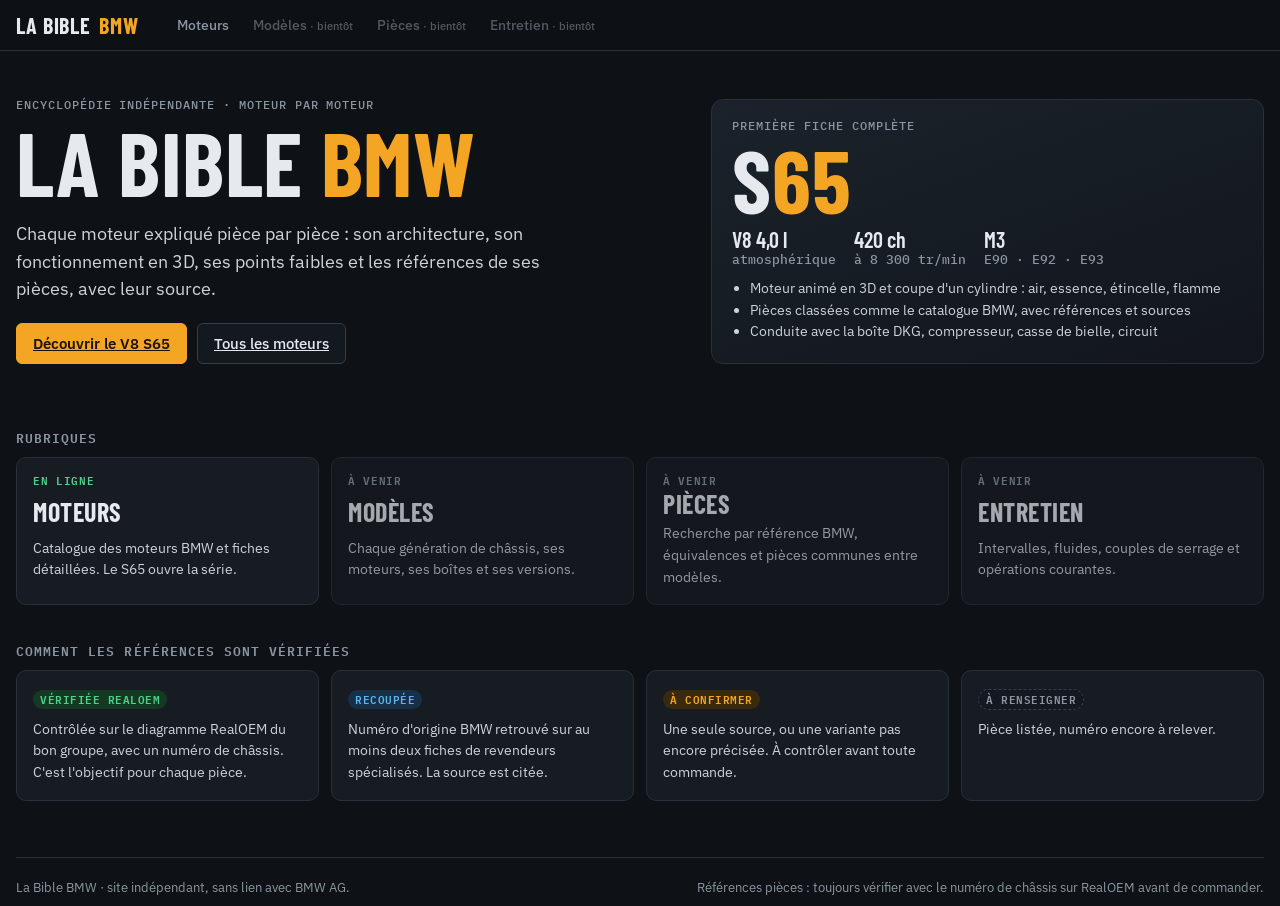
==== bible-bmw/index.html @ 89614bae "Restructure into La Bible BMW static site Split the S65 simulator into a multi-page site: home page," ====
<!doctype html>
<html lang="fr">
<head>
<meta charset="utf-8">
<meta name="viewport" content="width=device-width, initial-scale=1, viewport-fit=cover">
<title>La Bible BMW</title>
<meta name="description" content="Moteurs, fonctionnement, pièces et références : l'encyclopédie des BMW, moteur par moteur.">
<link rel="preconnect" href="https://fonts.googleapis.com">
<link rel="preconnect" href="https://fonts.gstatic.com" crossorigin>
<link rel="stylesheet" href="https://fonts.googleapis.com/css2?family=Barlow+Condensed:wght@500;600;700&family=IBM+Plex+Mono:wght@400;500&family=IBM+Plex+Sans:wght@400;500;600&display=swap">
<link rel="stylesheet" href="assets/site.css">
<style>
.hero{display:grid;grid-template-columns:minmax(0,1.2fr) minmax(0,1fr);gap:32px;align-items:center;padding-block:48px 28px}
.hero h1{font:700 clamp(46px,7vw,92px)/.9 var(--f-display);text-transform:uppercase;letter-spacing:.005em;margin:10px 0 18px;text-wrap:balance}
.hero h1 b{color:var(--amber)}
.hero p{font-size:18px;line-height:1.55;color:#cdd3da;max-width:52ch;margin:0 0 20px}
.hero-cta{display:flex;flex-wrap:wrap;gap:10px}
.btn.lg{font-size:15px;padding:12px 16px}
.hero-card{display:grid;gap:10px;text-decoration:none;color:inherit;background:linear-gradient(160deg,#1b222b,#12161c);border:1px solid var(--line);border-radius:12px;padding:20px;transition:border-color .2s}
.hero-card:hover{border-color:var(--amber)}
.hero-card .code{font:700 88px/.85 var(--f-display);letter-spacing:.01em}
.hero-card .code span{color:var(--amber)}
.hero-card .meta{display:flex;flex-wrap:wrap;gap:6px 18px;font:500 13px var(--f-mono);color:var(--muted)}
.hero-card .meta b{display:block;font:600 22px/1.1 var(--f-display);color:var(--fg)}
.hero-card ul{margin:0;padding-left:18px;color:#cdd3da;font-size:14px}
.rubriques{display:grid;grid-template-columns:repeat(auto-fit,minmax(230px,1fr));gap:12px;margin-top:8px}
.rub{display:grid;gap:6px;text-decoration:none;color:inherit}
.rub h2{margin:0;font:700 26px/1 var(--f-display);text-transform:uppercase;letter-spacing:.02em}
.rub p{margin:0;font-size:14px;color:#cdd3da}
.rub .state{font:600 11px/1 var(--f-mono);letter-spacing:.06em;text-transform:uppercase}
a.rub:hover{border-color:var(--amber)}
.rub.soon{opacity:.7}
.sec-title{font:600 13px/1 var(--f-mono);letter-spacing:.08em;text-transform:uppercase;color:var(--muted);margin:40px 0 12px}
.method{display:grid;grid-template-columns:repeat(auto-fit,minmax(220px,1fr));gap:12px}
.method .card p{font-size:14px;color:#cdd3da;margin:8px 0 0}
@media (max-width: 860px){ .hero{grid-template-columns:minmax(0,1fr);padding-block:28px 12px} }
</style>
</head>
<body>
<header class="site-head"><div class="in">
  <a class="logo" href="index.html">La Bible <b>BMW</b></a>
  <nav class="nav" aria-label="Rubriques">
    <a href="moteurs/index.html">Moteurs</a>
    <span>Modèles</span><span>Pièces</span><span>Entretien</span>
  </nav>
</div></header>

<main class="wrap">
  <section class="hero">
    <div>
      <div class="eyebrow">Encyclopédie indépendante · moteur par moteur</div>
      <h1>La Bible <b>BMW</b></h1>
      <p>Chaque moteur expliqué pièce par pièce : son architecture, son fonctionnement en 3D, ses points faibles et les références de ses pièces, avec leur source.</p>
      <div class="hero-cta">
        <a class="btn solid lg" href="moteurs/s65/index.html">Découvrir le V8 S65</a>
        <a class="btn lg" href="moteurs/index.html">Tous les moteurs</a>
      </div>
    </div>
    <a class="hero-card" href="moteurs/s65/index.html">
      <span class="eyebrow">Première fiche complète</span>
      <span class="code">S<span>65</span></span>
      <span class="meta"><span><b>V8 4,0 l</b>atmosphérique</span><span><b>420 ch</b>à 8 300 tr/min</span><span><b>M3</b>E90 · E92 · E93</span></span>
      <ul>
        <li>Moteur animé en 3D et coupe d'un cylindre : air, essence, étincelle, flamme</li>
        <li>Pièces classées comme le catalogue BMW, avec références et sources</li>
        <li>Conduite avec la boîte DKG, compresseur, casse de bielle, circuit</li>
      </ul>
    </a>
  </section>

  <div class="sec-title">Rubriques</div>
  <div class="rubriques">
    <a class="rub card" href="moteurs/index.html"><span class="state" style="color:var(--ok)">En ligne</span><h2>Moteurs</h2><p>Catalogue des moteurs BMW et fiches détaillées. Le S65 ouvre la série.</p></a>
    <div class="rub card soon"><span class="state" style="color:var(--muted)">À venir</span><h2>Modèles</h2><p>Chaque génération de châssis, ses moteurs, ses boîtes et ses versions.</p></div>
    <div class="rub card soon"><span class="state" style="color:var(--muted)">À venir</span><h2>Pièces</h2><p>Recherche par référence BMW, équivalences et pièces communes entre modèles.</p></div>
    <div class="rub card soon"><span class="state" style="color:var(--muted)">À venir</span><h2>Entretien</h2><p>Intervalles, fluides, couples de serrage et opérations courantes.</p></div>
  </div>

  <div class="sec-title">Comment les références sont vérifiées</div>
  <div class="method">
    <div class="card"><span class="chip-st st-verifiee">Vérifiée RealOEM</span><p>Contrôlée sur le diagramme RealOEM du bon groupe, avec un numéro de châssis. C'est l'objectif pour chaque pièce.</p></div>
    <div class="card"><span class="chip-st st-recoupee">Recoupée</span><p>Numéro d'origine BMW retrouvé sur au moins deux fiches de revendeurs spécialisés. La source est citée.</p></div>
    <div class="card"><span class="chip-st st-a-confirmer">À confirmer</span><p>Une seule source, ou une variante pas encore précisée. À contrôler avant toute commande.</p></div>
    <div class="card"><span class="chip-st st-a-renseigner">À renseigner</span><p>Pièce listée, numéro encore à relever.</p></div>
  </div>
</main>

<footer class="site-foot"><div class="in">
  <span>La Bible BMW · site indépendant, sans lien avec BMW AG.</span>
  <span>Références pièces : toujours vérifier avec le numéro de châssis sur RealOEM avant de commander.</span>
</div></footer>
</body>
</html>
---- bible-bmw/assets/site.css ----
/* Layout : en-tête du site fixe, contenu sur une colonne large (1440 px), onglets sous le titre de chaque fiche */
:root{
  --bg:#0e1115; --bg-2:#141920; --panel:#171c23; --line:#28303a; --line-2:#343e4a;
  --fg:#e6e9ed; --muted:#8c96a3; --dim:#5d6773;
  --amber:#f5a524; --air:#5cb4e8; --comp:#a58cf0; --exh:#9aa1a9; --red:#ef4444; --ok:#4fd18b;
  --fuel:#ffd34d; --mix:#6fd3b0; --burnt:#c0573d;
  --f-display:"Barlow Condensed","Arial Narrow",sans-serif;
  --f-body:"IBM Plex Sans",system-ui,-apple-system,sans-serif;
  --f-mono:"IBM Plex Mono",ui-monospace,SFMono-Regular,Menlo,monospace;
  color-scheme:dark;
}
*{box-sizing:border-box}
html,body{background:var(--bg);color:var(--fg)}
body{margin:0;font:15px/1.55 var(--f-body);padding-inline:16px;padding-block:0 48px}
a{color:var(--air)}
.wrap{max-width:1440px;margin-inline:auto}
body{display:flex;flex-direction:column;min-height:100vh;padding-block:0}
main{flex:1;width:100%}

/* En-tête du site */
.site-head{position:sticky;top:env(safe-area-inset-top,0px);z-index:20;margin-inline:-16px;padding:10px 16px;background:rgba(14,17,21,.92);
  backdrop-filter:blur(8px);border-bottom:1px solid var(--line)}
.site-head .in{max-width:1440px;margin-inline:auto;display:flex;align-items:center;gap:10px 28px;flex-wrap:wrap}
.logo{font:700 22px/1 var(--f-display);text-transform:uppercase;letter-spacing:.04em;color:var(--fg);text-decoration:none;display:flex;align-items:baseline;gap:8px}
.logo b{color:var(--amber)}
.logo small{font:500 10px/1 var(--f-mono);color:var(--muted);letter-spacing:.08em}
.nav{display:flex;flex-wrap:wrap;gap:4px}
.nav a,.nav span{font:500 14px/1 var(--f-body);color:var(--muted);text-decoration:none;padding:8px 10px;border-radius:6px}
.nav a:hover{color:var(--fg);background:var(--bg-2)}
.nav a[aria-current="page"]{color:var(--fg);background:var(--bg-2)}
.nav span{opacity:.55;cursor:default}
.nav span::after{content:" · bientôt";font-size:11px}
.crumbs{font:500 12px/1 var(--f-mono);color:var(--muted);padding-block:16px 0;display:flex;gap:6px;flex-wrap:wrap}
.crumbs a{color:var(--muted);text-decoration:none}
.crumbs a:hover{color:var(--fg)}

/* Pied de page */
.site-foot{margin-top:56px;border-top:1px solid var(--line);padding-block:20px 8px;color:var(--muted);font-size:13px}
.site-foot .in{max-width:1440px;margin-inline:auto;display:flex;flex-wrap:wrap;gap:8px 24px;justify-content:space-between}

/* Onglets */
.tabs{display:flex;gap:2px;border-bottom:1px solid var(--line);margin-block:18px 16px;overflow-x:auto;scrollbar-width:none}
.tab{appearance:none;background:none;border:0;border-bottom:2px solid transparent;color:var(--muted);font:600 17px/1 var(--f-display);text-transform:uppercase;
  letter-spacing:.04em;padding:12px 14px 11px;cursor:pointer;white-space:nowrap}
.tab:hover{color:var(--fg)}
.tab[aria-selected="true"]{color:var(--fg);border-bottom-color:var(--amber)}
.tab:focus-visible{outline:2px solid var(--air);outline-offset:-2px}

/* Composants communs */

.btn{appearance:none;border:1px solid var(--line-2);background:var(--bg-2);color:var(--fg);font:500 13px/1 var(--f-body);padding:8px 11px;border-radius:6px;cursor:pointer}
.btn:hover{border-color:var(--muted)}
.btn:focus-visible,input:focus-visible,select:focus-visible{outline:2px solid var(--air);outline-offset:2px}
.btn.on{background:var(--fg);color:var(--bg);border-color:var(--fg)}
.btn.danger{background:#3a1414;border-color:#7f2626;color:#ffb4ae}
.btn.danger:hover{background:#4b1818;border-color:var(--red)}
.btn.solid{background:var(--amber);color:#1b1305;border-color:var(--amber);font-weight:600}
.viewbar .btn{background:rgba(20,25,32,.85);padding:7px 10px;font-size:12px}
.viewbar .btn.on,.lp-steps .btn.on{background:var(--fg);color:var(--bg)}

.pill{display:inline-block;font:600 11px/1 var(--f-mono);letter-spacing:.06em;text-transform:uppercase;padding:4px 7px;border-radius:999px;background:#18301f;color:var(--ok)}
.pill.warn{background:#3a2a0d;color:var(--amber)}
.pill.crit{background:#3d1414;color:#ff8a80}
.tbl-wrap{overflow-x:auto;margin:0 0 14px}
table{border-collapse:collapse;width:100%;font-size:14px}
th,td{text-align:left;padding:7px 10px;border-bottom:1px solid var(--line)}
th{font:500 12px var(--f-mono);letter-spacing:.05em;text-transform:uppercase;color:var(--muted)}
td.n{font-family:var(--f-mono);font-variant-numeric:tabular-nums;white-space:nowrap}
.hint{font-size:12px;color:var(--muted);line-height:1.4}
.chip-st{display:inline-block;font:600 10.5px/1 var(--f-mono);letter-spacing:.05em;text-transform:uppercase;padding:4px 7px;border-radius:999px;white-space:nowrap}
.st-verifiee{background:#153a24;color:var(--ok)}
.st-recoupee{background:#16304a;color:var(--air)}
.st-a-confirmer{background:#3a2a0d;color:var(--amber)}
.st-a-renseigner{background:var(--bg-2);color:var(--muted);border:1px dashed var(--line-2)}
.prose{max-width:760px}
.prose h2{font:700 30px/1.05 var(--f-display);text-transform:uppercase;letter-spacing:.02em;margin:36px 0 12px;text-wrap:balance}
.prose h3{font:600 20px/1.1 var(--f-display);text-transform:uppercase;letter-spacing:.03em;margin:26px 0 8px}
.prose p,.prose li{color:#cdd3da;max-width:65ch}
.prose p{margin:0 0 14px}
.prose ul{padding-left:20px;margin:0 0 14px}
.prose strong{color:var(--fg)}
.card{background:var(--panel);border:1px solid var(--line);border-radius:10px;padding:16px}
.eyebrow{font:500 12px/1 var(--f-mono);letter-spacing:.08em;text-transform:uppercase;color:var(--muted)}
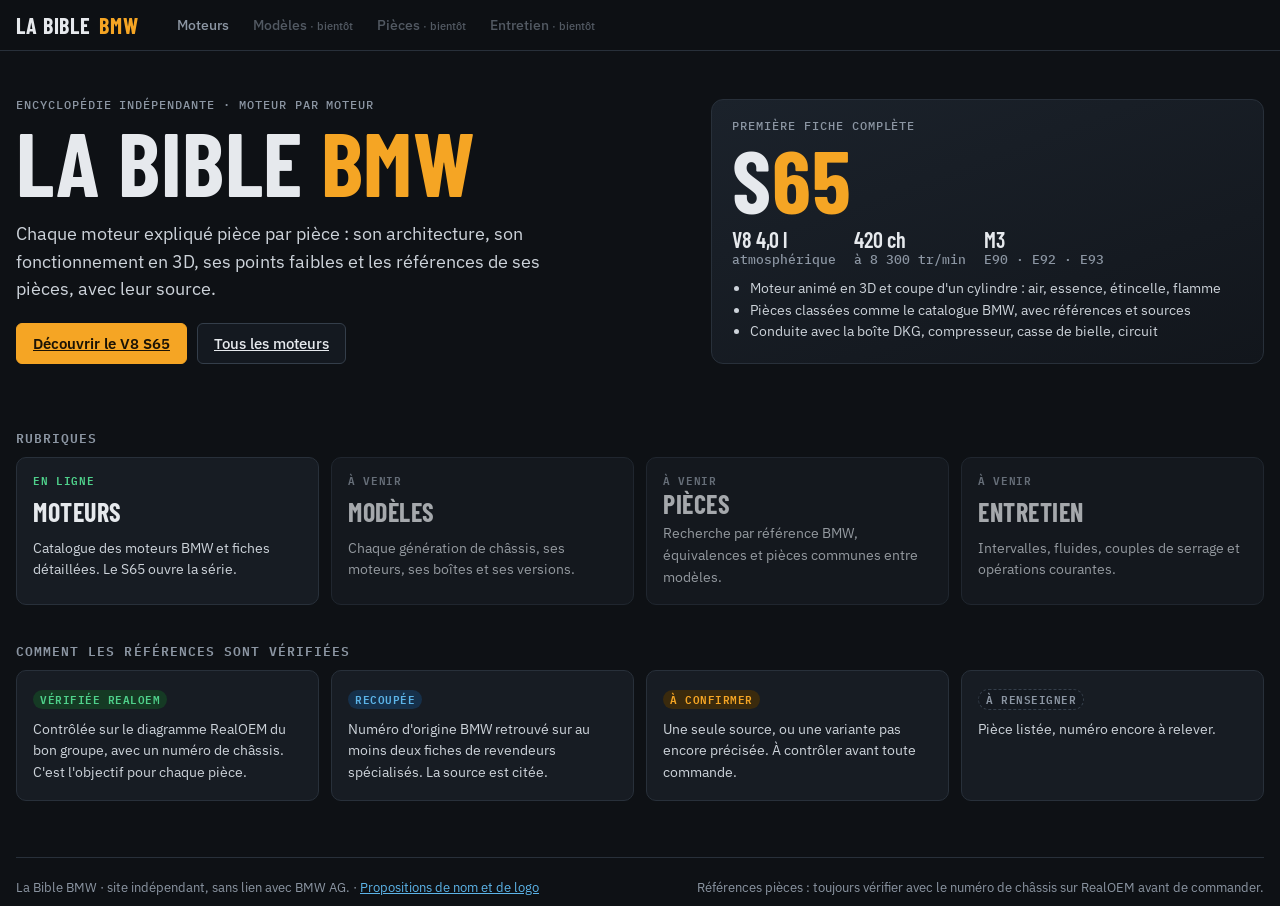
==== commit 64cb8f10: "Add name and logo proposals page Three original name and logo concepts for the site, using bookmark " ====
--- a/bible-bmw/index.html
+++ b/bible-bmw/index.html
@@ -86,7 +86,7 @@
 </main>
 
 <footer class="site-foot"><div class="in">
-  <span>La Bible BMW · site indépendant, sans lien avec BMW AG.</span>
+  <span>La Bible BMW · site indépendant, sans lien avec BMW AG. · <a href="identite.html">Propositions de nom et de logo</a></span>
   <span>Références pièces : toujours vérifier avec le numéro de châssis sur RealOEM avant de commander.</span>
 </div></footer>
 </body>
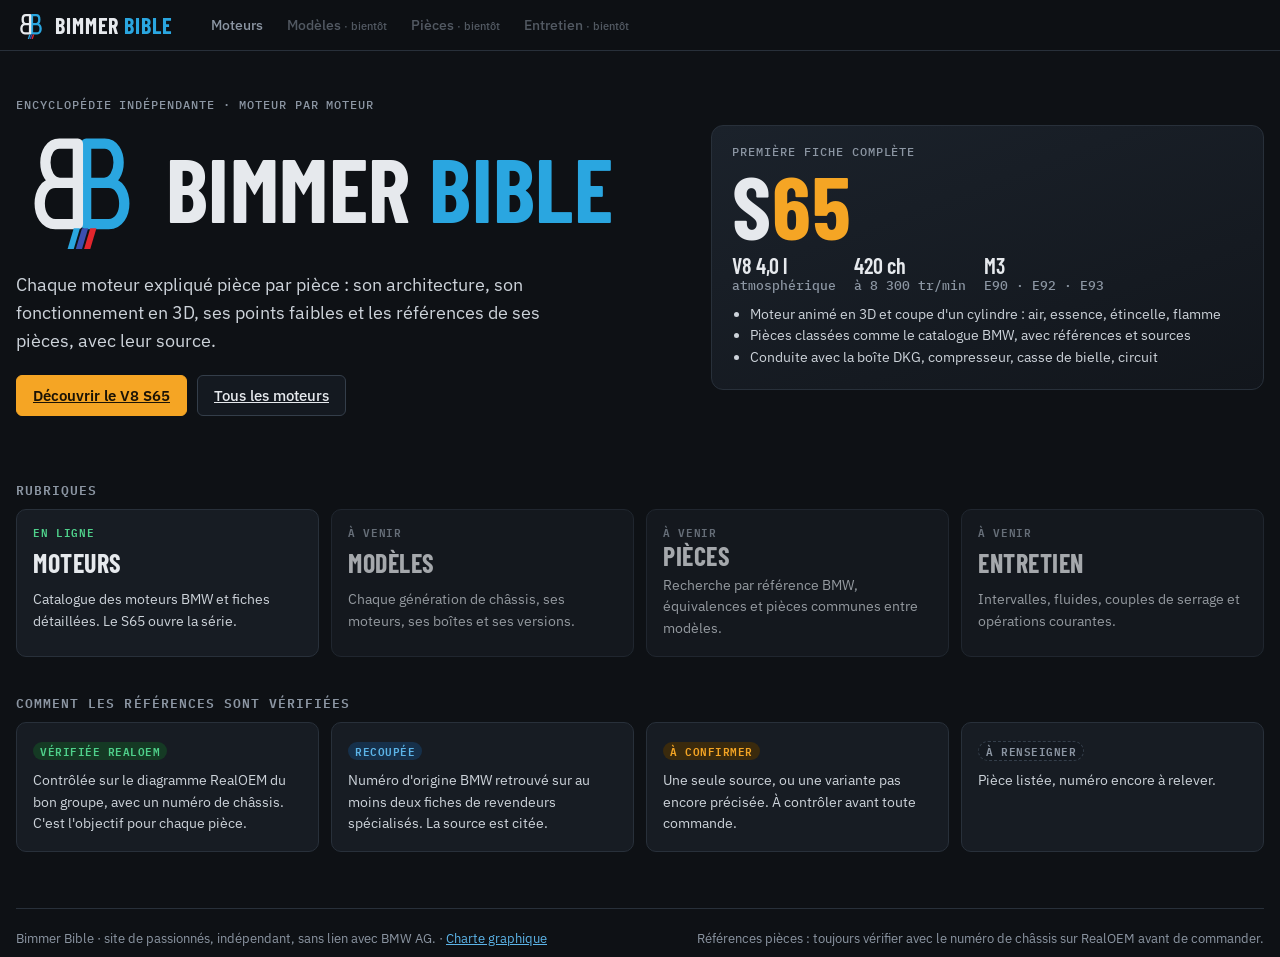
==== commit a47a5c2c: "Rename site to Bimmer Bible with M-colored logo Apply the chosen Bimmer Bible monogram (two back-to-" ====
--- a/bible-bmw/index.html
+++ b/bible-bmw/index.html
@@ -3,16 +3,19 @@
 <head>
 <meta charset="utf-8">
 <meta name="viewport" content="width=device-width, initial-scale=1, viewport-fit=cover">
-<title>La Bible BMW</title>
+<title>Bimmer Bible</title>
 <meta name="description" content="Moteurs, fonctionnement, pièces et références : l'encyclopédie des BMW, moteur par moteur.">
 <link rel="preconnect" href="https://fonts.googleapis.com">
 <link rel="preconnect" href="https://fonts.gstatic.com" crossorigin>
 <link rel="stylesheet" href="https://fonts.googleapis.com/css2?family=Barlow+Condensed:wght@500;600;700&family=IBM+Plex+Mono:wght@400;500&family=IBM+Plex+Sans:wght@400;500;600&display=swap">
+<link rel="icon" href="assets/logo/favicon.svg" type="image/svg+xml">
 <link rel="stylesheet" href="assets/site.css">
 <style>
 .hero{display:grid;grid-template-columns:minmax(0,1.2fr) minmax(0,1fr);gap:32px;align-items:center;padding-block:48px 28px}
 .hero h1{font:700 clamp(46px,7vw,92px)/.9 var(--f-display);text-transform:uppercase;letter-spacing:.005em;margin:10px 0 18px;text-wrap:balance}
-.hero h1 b{color:var(--amber)}
+.hero h1 b{color:var(--m-light)}
+.brand-h1{display:flex;align-items:center;gap:18px}
+.brand-h1 svg{width:clamp(84px,11vw,132px);height:auto;flex:none;color:var(--fg)}
 .hero p{font-size:18px;line-height:1.55;color:#cdd3da;max-width:52ch;margin:0 0 20px}
 .hero-cta{display:flex;flex-wrap:wrap;gap:10px}
 .btn.lg{font-size:15px;padding:12px 16px}
@@ -38,7 +41,15 @@
 </head>
 <body>
 <header class="site-head"><div class="in">
-  <a class="logo" href="index.html">La Bible <b>BMW</b></a>
+  <a class="logo" href="index.html" aria-label="Bimmer Bible, accueil"><svg viewBox="0 0 128 128" aria-hidden="true" aria-label="Bimmer Bible : deux B dos à dos formant un livre ouvert, trois rubans marque-page">
+  <g fill="none" stroke-width="10" stroke-linejoin="round" stroke-linecap="round">
+    <path stroke="#2aa6e0" d="M68 22 V100 M68 22 H86 C104 22 104 58 86 60 H68 M68 60 H90 C110 60 110 100 90 100 H68"/>
+    <path stroke="currentColor" d="M60 22 V100 M60 22 H42 C24 22 24 58 42 60 H60 M60 60 H38 C18 60 18 100 38 100 H60"/>
+  </g>
+  <path d="M56 104 h6 l-6 20 h-6 z" fill="#2aa6e0"/>
+  <path d="M64 104 h6 l-6 20 h-6 z" fill="#3b4fb0"/>
+  <path d="M72 104 h6 l-6 20 h-6 z" fill="#e3262d"/>
+</svg><span>Bimmer <b>Bible</b></span></a>
   <nav class="nav" aria-label="Rubriques">
     <a href="moteurs/index.html">Moteurs</a>
     <span>Modèles</span><span>Pièces</span><span>Entretien</span>
@@ -49,7 +60,15 @@
   <section class="hero">
     <div>
       <div class="eyebrow">Encyclopédie indépendante · moteur par moteur</div>
-      <h1>La Bible <b>BMW</b></h1>
+      <h1 class="brand-h1"><svg viewBox="0 0 128 128" aria-hidden="true" aria-label="Bimmer Bible : deux B dos à dos formant un livre ouvert, trois rubans marque-page">
+  <g fill="none" stroke-width="10" stroke-linejoin="round" stroke-linecap="round">
+    <path stroke="#2aa6e0" d="M68 22 V100 M68 22 H86 C104 22 104 58 86 60 H68 M68 60 H90 C110 60 110 100 90 100 H68"/>
+    <path stroke="currentColor" d="M60 22 V100 M60 22 H42 C24 22 24 58 42 60 H60 M60 60 H38 C18 60 18 100 38 100 H60"/>
+  </g>
+  <path d="M56 104 h6 l-6 20 h-6 z" fill="#2aa6e0"/>
+  <path d="M64 104 h6 l-6 20 h-6 z" fill="#3b4fb0"/>
+  <path d="M72 104 h6 l-6 20 h-6 z" fill="#e3262d"/>
+</svg><span>Bimmer <b>Bible</b></span></h1>
       <p>Chaque moteur expliqué pièce par pièce : son architecture, son fonctionnement en 3D, ses points faibles et les références de ses pièces, avec leur source.</p>
       <div class="hero-cta">
         <a class="btn solid lg" href="moteurs/s65/index.html">Découvrir le V8 S65</a>
@@ -86,7 +105,7 @@
 </main>
 
 <footer class="site-foot"><div class="in">
-  <span>La Bible BMW · site indépendant, sans lien avec BMW AG. · <a href="identite.html">Propositions de nom et de logo</a></span>
+  <span>Bimmer Bible · site de passionnés, indépendant, sans lien avec BMW AG. · <a href="identite.html">Charte graphique</a></span>
   <span>Références pièces : toujours vérifier avec le numéro de châssis sur RealOEM avant de commander.</span>
 </div></footer>
 </body>
--- a/bible-bmw/assets/site.css
+++ b/bible-bmw/assets/site.css
@@ -3,6 +3,7 @@
   --bg:#0e1115; --bg-2:#141920; --panel:#171c23; --line:#28303a; --line-2:#343e4a;
   --fg:#e6e9ed; --muted:#8c96a3; --dim:#5d6773;
   --amber:#f5a524; --air:#5cb4e8; --comp:#a58cf0; --exh:#9aa1a9; --red:#ef4444; --ok:#4fd18b;
+  --m-light:#2aa6e0; --m-dark:#3b4fb0; --m-red:#e3262d;
   --fuel:#ffd34d; --mix:#6fd3b0; --burnt:#c0573d;
   --f-display:"Barlow Condensed","Arial Narrow",sans-serif;
   --f-body:"IBM Plex Sans",system-ui,-apple-system,sans-serif;
@@ -21,8 +22,9 @@
 .site-head{position:sticky;top:env(safe-area-inset-top,0px);z-index:20;margin-inline:-16px;padding:10px 16px;background:rgba(14,17,21,.92);
   backdrop-filter:blur(8px);border-bottom:1px solid var(--line)}
 .site-head .in{max-width:1440px;margin-inline:auto;display:flex;align-items:center;gap:10px 28px;flex-wrap:wrap}
-.logo{font:700 22px/1 var(--f-display);text-transform:uppercase;letter-spacing:.04em;color:var(--fg);text-decoration:none;display:flex;align-items:baseline;gap:8px}
-.logo b{color:var(--amber)}
+.logo{font:700 22px/1 var(--f-display);text-transform:uppercase;letter-spacing:.04em;color:var(--fg);text-decoration:none;display:flex;align-items:center;gap:9px}
+.logo svg{width:30px;height:30px;flex:none}
+.logo b{color:var(--m-light)}
 .logo small{font:500 10px/1 var(--f-mono);color:var(--muted);letter-spacing:.08em}
 .nav{display:flex;flex-wrap:wrap;gap:4px}
 .nav a,.nav span{font:500 14px/1 var(--f-body);color:var(--muted);text-decoration:none;padding:8px 10px;border-radius:6px}
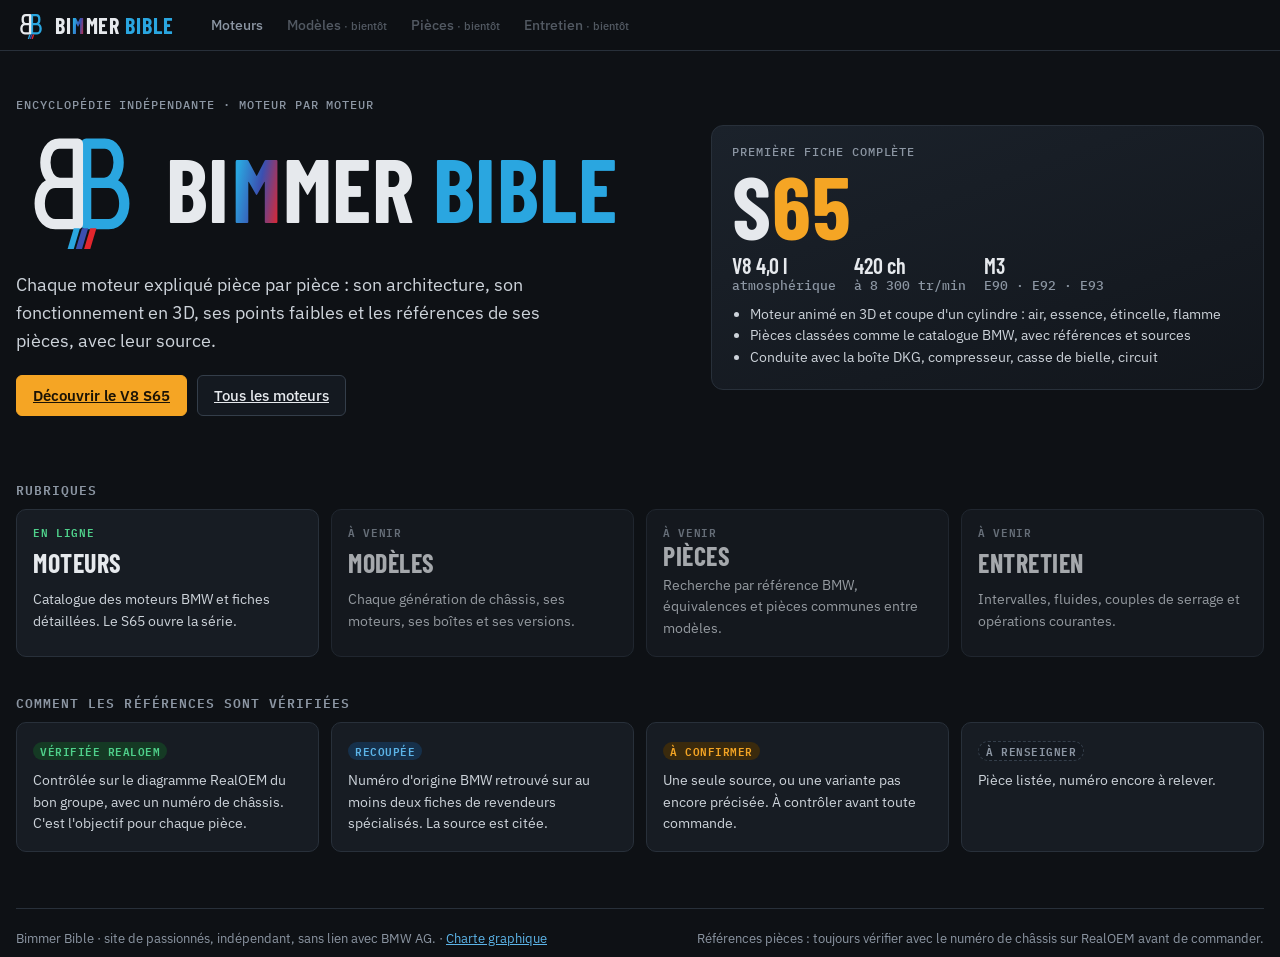
==== commit 217abc48: "Color one M of the site name with the blue-to-red gradient Co-Authored-By: Claude Opus 5.5 <noreply@" ====
--- a/bible-bmw/index.html
+++ b/bible-bmw/index.html
@@ -49,7 +49,7 @@
   <path d="M56 104 h6 l-6 20 h-6 z" fill="#2aa6e0"/>
   <path d="M64 104 h6 l-6 20 h-6 z" fill="#3b4fb0"/>
   <path d="M72 104 h6 l-6 20 h-6 z" fill="#e3262d"/>
-</svg><span>Bimmer <b>Bible</b></span></a>
+</svg><span>Bi<span class="m-grad">m</span>mer <b>Bible</b></span></a>
   <nav class="nav" aria-label="Rubriques">
     <a href="moteurs/index.html">Moteurs</a>
     <span>Modèles</span><span>Pièces</span><span>Entretien</span>
@@ -68,7 +68,7 @@
   <path d="M56 104 h6 l-6 20 h-6 z" fill="#2aa6e0"/>
   <path d="M64 104 h6 l-6 20 h-6 z" fill="#3b4fb0"/>
   <path d="M72 104 h6 l-6 20 h-6 z" fill="#e3262d"/>
-</svg><span>Bimmer <b>Bible</b></span></h1>
+</svg><span>Bi<span class="m-grad">m</span>mer <b>Bible</b></span></h1>
       <p>Chaque moteur expliqué pièce par pièce : son architecture, son fonctionnement en 3D, ses points faibles et les références de ses pièces, avec leur source.</p>
       <div class="hero-cta">
         <a class="btn solid lg" href="moteurs/s65/index.html">Découvrir le V8 S65</a>
--- a/bible-bmw/assets/site.css
+++ b/bible-bmw/assets/site.css
@@ -83,3 +83,5 @@
 .prose strong{color:var(--fg)}
 .card{background:var(--panel);border:1px solid var(--line);border-radius:10px;padding:16px}
 .eyebrow{font:500 12px/1 var(--f-mono);letter-spacing:.08em;text-transform:uppercase;color:var(--muted)}
+/* M du nom en dégradé bleu clair, bleu foncé, rouge */
+.m-grad{background:linear-gradient(100deg,var(--m-light) 0%,var(--m-light) 20%,var(--m-dark) 55%,var(--m-red) 90%);-webkit-background-clip:text;background-clip:text;color:transparent;-webkit-text-fill-color:transparent;padding-inline:.02em}
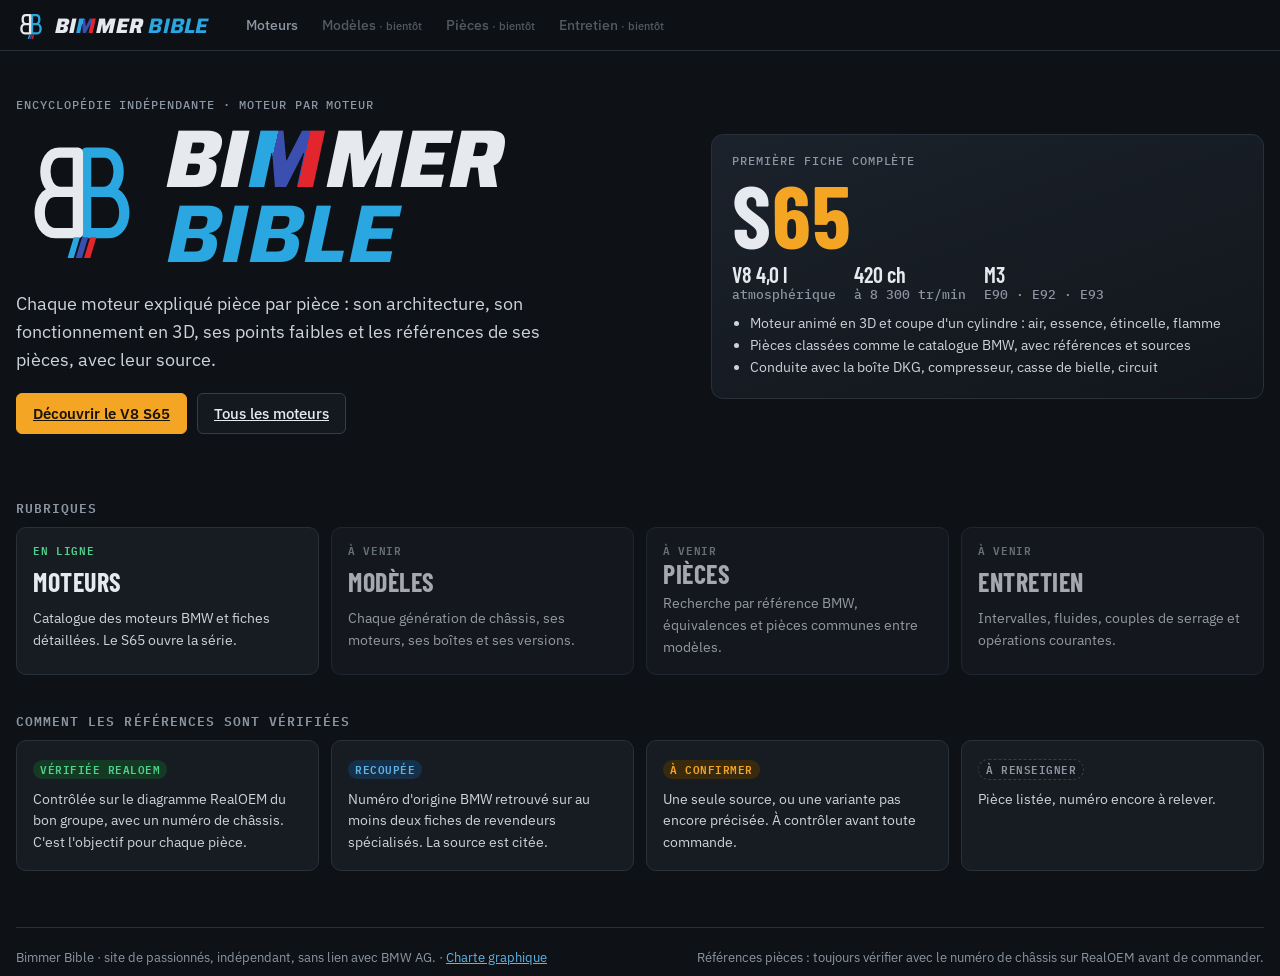
==== commit e67ef75a: "Set the site title in Saira 800 italic Closest free match to the M lettering style; the striped M no" ====
--- a/bible-bmw/index.html
+++ b/bible-bmw/index.html
@@ -7,12 +7,12 @@
 <meta name="description" content="Moteurs, fonctionnement, pièces et références : l'encyclopédie des BMW, moteur par moteur.">
 <link rel="preconnect" href="https://fonts.googleapis.com">
 <link rel="preconnect" href="https://fonts.gstatic.com" crossorigin>
-<link rel="stylesheet" href="https://fonts.googleapis.com/css2?family=Barlow+Condensed:wght@500;600;700&family=IBM+Plex+Mono:wght@400;500&family=IBM+Plex+Sans:wght@400;500;600&display=swap">
+<link rel="stylesheet" href="https://fonts.googleapis.com/css2?family=Barlow+Condensed:wght@500;600;700&family=IBM+Plex+Mono:wght@400;500&family=IBM+Plex+Sans:wght@400;500;600&family=Saira:ital,wght@1,800&display=swap">
 <link rel="icon" href="assets/logo/favicon.svg" type="image/svg+xml">
 <link rel="stylesheet" href="assets/site.css">
 <style>
 .hero{display:grid;grid-template-columns:minmax(0,1.2fr) minmax(0,1fr);gap:32px;align-items:center;padding-block:48px 28px}
-.hero h1{font:700 clamp(46px,7vw,92px)/.9 var(--f-display);text-transform:uppercase;letter-spacing:.005em;margin:10px 0 18px;text-wrap:balance}
+.hero h1{font:italic 800 clamp(42px,6.4vw,86px)/.92 var(--f-brand);text-transform:uppercase;letter-spacing:.005em;margin:10px 0 18px;text-wrap:balance}
 .hero h1 b{color:var(--m-light)}
 .brand-h1{display:flex;align-items:center;gap:18px}
 .brand-h1 svg{width:clamp(84px,11vw,132px);height:auto;flex:none;color:var(--fg)}
@@ -60,7 +60,7 @@
   <section class="hero">
     <div>
       <div class="eyebrow">Encyclopédie indépendante · moteur par moteur</div>
-      <h1 class="brand-h1"><svg viewBox="0 0 128 128" aria-hidden="true" aria-label="Bimmer Bible : deux B dos à dos formant un livre ouvert, trois rubans marque-page">
+      <h1 class="brand-h1 brand"><svg viewBox="0 0 128 128" aria-hidden="true" aria-label="Bimmer Bible : deux B dos à dos formant un livre ouvert, trois rubans marque-page">
   <g fill="none" stroke-width="10" stroke-linejoin="round" stroke-linecap="round">
     <path stroke="#2aa6e0" d="M68 22 V100 M68 22 H86 C104 22 104 58 86 60 H68 M68 60 H90 C110 60 110 100 90 100 H68"/>
     <path stroke="currentColor" d="M60 22 V100 M60 22 H42 C24 22 24 58 42 60 H60 M60 60 H38 C18 60 18 100 38 100 H60"/>
--- a/bible-bmw/assets/site.css
+++ b/bible-bmw/assets/site.css
@@ -7,6 +7,7 @@
   --fuel:#ffd34d; --mix:#6fd3b0; --burnt:#c0573d;
   --f-display:"Barlow Condensed","Arial Narrow",sans-serif;
   --f-body:"IBM Plex Sans",system-ui,-apple-system,sans-serif;
+  --f-brand:"Saira","Arial Black",sans-serif;
   --f-mono:"IBM Plex Mono",ui-monospace,SFMono-Regular,Menlo,monospace;
   color-scheme:dark;
 }
@@ -22,7 +23,7 @@
 .site-head{position:sticky;top:env(safe-area-inset-top,0px);z-index:20;margin-inline:-16px;padding:10px 16px;background:rgba(14,17,21,.92);
   backdrop-filter:blur(8px);border-bottom:1px solid var(--line)}
 .site-head .in{max-width:1440px;margin-inline:auto;display:flex;align-items:center;gap:10px 28px;flex-wrap:wrap}
-.logo{font:700 22px/1 var(--f-display);text-transform:uppercase;letter-spacing:.04em;color:var(--fg);text-decoration:none;display:flex;align-items:center;gap:9px}
+.logo{font:italic 800 21px/1 var(--f-brand);text-transform:uppercase;letter-spacing:.01em;color:var(--fg);text-decoration:none;display:flex;align-items:center;gap:9px}
 .logo svg{width:30px;height:30px;flex:none}
 .logo b{color:var(--m-light)}
 .logo small{font:500 10px/1 var(--f-mono);color:var(--muted);letter-spacing:.08em}
@@ -83,5 +84,7 @@
 .prose strong{color:var(--fg)}
 .card{background:var(--panel);border:1px solid var(--line);border-radius:10px;padding:16px}
 .eyebrow{font:500 12px/1 var(--f-mono);letter-spacing:.08em;text-transform:uppercase;color:var(--muted)}
-/* M du nom en dégradé bleu clair, bleu foncé, rouge */
-.m-grad{background:linear-gradient(100deg,var(--m-light) 0%,var(--m-light) 20%,var(--m-dark) 55%,var(--m-red) 90%);-webkit-background-clip:text;background-clip:text;color:transparent;-webkit-text-fill-color:transparent;padding-inline:.02em}
+/* Titre du site : Saira 800 italique ; le M porte trois bandes inclinées comme la police */
+.brand{font-family:var(--f-brand);font-style:italic;font-weight:800;letter-spacing:.005em}
+.m-grad{background:linear-gradient(103deg,var(--m-light) 0 36%,var(--m-dark) 36% 66%,var(--m-red) 66% 100%);
+  -webkit-background-clip:text;background-clip:text;color:transparent;-webkit-text-fill-color:transparent;padding-right:.04em}
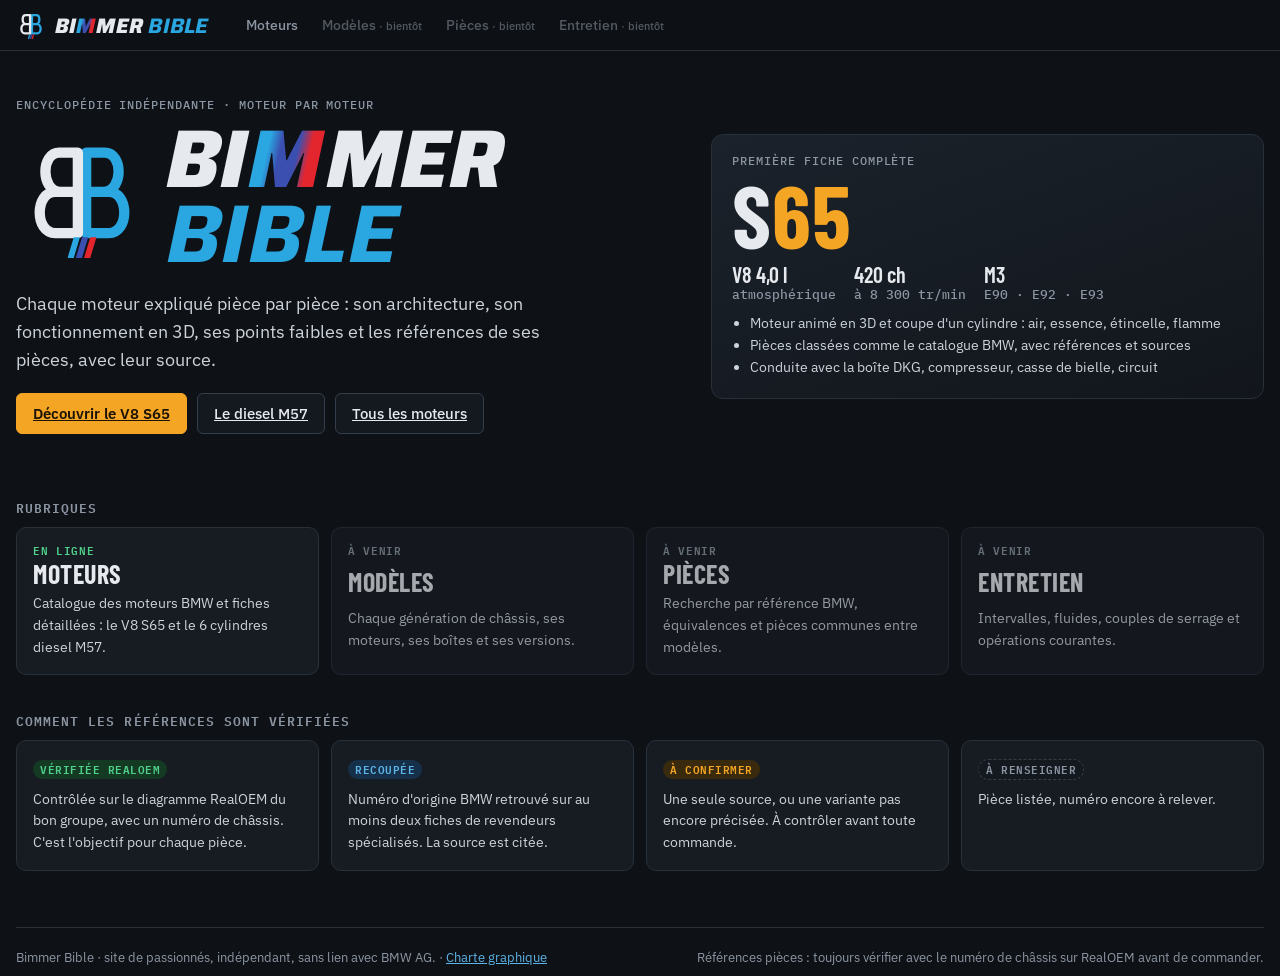
==== commit 5ba80945: "Fiche M57 : 6 cylindres diesel en 3D, coupe d'injection et pièces - moteurs/m57 : présentation (géné" ====
--- a/bible-bmw/index.html
+++ b/bible-bmw/index.html
@@ -72,6 +72,7 @@
       <p>Chaque moteur expliqué pièce par pièce : son architecture, son fonctionnement en 3D, ses points faibles et les références de ses pièces, avec leur source.</p>
       <div class="hero-cta">
         <a class="btn solid lg" href="moteurs/s65/index.html">Découvrir le V8 S65</a>
+        <a class="btn lg" href="moteurs/m57/index.html">Le diesel M57</a>
         <a class="btn lg" href="moteurs/index.html">Tous les moteurs</a>
       </div>
     </div>
@@ -89,7 +90,7 @@
 
   <div class="sec-title">Rubriques</div>
   <div class="rubriques">
-    <a class="rub card" href="moteurs/index.html"><span class="state" style="color:var(--ok)">En ligne</span><h2>Moteurs</h2><p>Catalogue des moteurs BMW et fiches détaillées. Le S65 ouvre la série.</p></a>
+    <a class="rub card" href="moteurs/index.html"><span class="state" style="color:var(--ok)">En ligne</span><h2>Moteurs</h2><p>Catalogue des moteurs BMW et fiches détaillées : le V8 S65 et le 6 cylindres diesel M57.</p></a>
     <div class="rub card soon"><span class="state" style="color:var(--muted)">À venir</span><h2>Modèles</h2><p>Chaque génération de châssis, ses moteurs, ses boîtes et ses versions.</p></div>
     <div class="rub card soon"><span class="state" style="color:var(--muted)">À venir</span><h2>Pièces</h2><p>Recherche par référence BMW, équivalences et pièces communes entre modèles.</p></div>
     <div class="rub card soon"><span class="state" style="color:var(--muted)">À venir</span><h2>Entretien</h2><p>Intervalles, fluides, couples de serrage et opérations courantes.</p></div>
--- a/bible-bmw/assets/site.css
+++ b/bible-bmw/assets/site.css
@@ -86,5 +86,5 @@
 .eyebrow{font:500 12px/1 var(--f-mono);letter-spacing:.08em;text-transform:uppercase;color:var(--muted)}
 /* Titre du site : Saira 800 italique ; le M porte trois bandes inclinées comme la police */
 .brand{font-family:var(--f-brand);font-style:italic;font-weight:800;letter-spacing:.005em}
-.m-grad{background:linear-gradient(103deg,var(--m-light) 0 36%,var(--m-dark) 36% 66%,var(--m-red) 66% 100%);
+.m-grad{background:linear-gradient(103deg,var(--m-light) 0 30%,var(--m-dark) 42% 58%,var(--m-red) 70% 100%);
   -webkit-background-clip:text;background-clip:text;color:transparent;-webkit-text-fill-color:transparent;padding-right:.04em}
